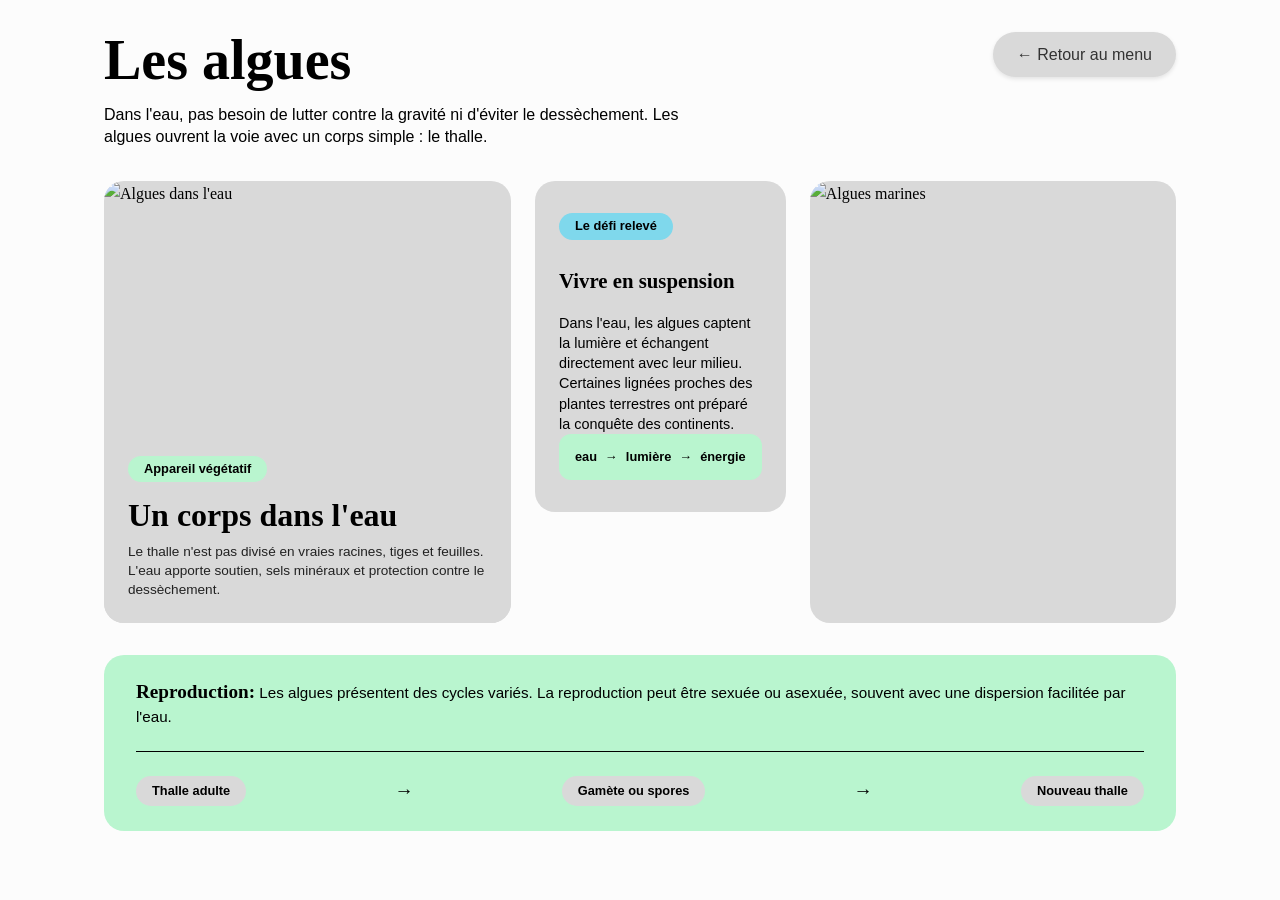
==== algues.html @ 116483b4 "Initial commit : structure du site, CSS et pages HTML" ====
<!DOCTYPE html>
<html lang="fr">
<head>
    <meta charset="UTF-8">
    <meta name="viewport" content="width=device-width, initial-scale=1.0">
    <title>PlantEvo-Viewer — Les algues</title>
    <link rel="stylesheet" href="css/style.css">
</head>
<body class="page-contenu page-algues">
    <header class="entete-page">
        <h1>Les algues</h1>
        <a href="index.html" class="btn-retour">← Retour au menu</a>
    </header>
    <p class="intro-page">
        Dans l'eau, pas besoin de lutter contre la gravité ni d'éviter le dessèchement. Les algues ouvrent la voie avec un corps simple : le thalle.
    </p>
    <section class="grille-3">
        <div class="colonne-image">
            <img src="images/algues.jpg" alt="Algues dans l'eau">
            <div class="legende">
                <span class="badge-section">Appareil végétatif</span>
                <h2>Un corps dans l'eau</h2>
                <p>Le thalle n'est pas divisé en vraies racines, tiges et feuilles. L'eau apporte soutien, sels minéraux et protection contre le dessèchement.</p>
            </div>
        </div>
        <div class="colonne-defi">
            <div class="defi">
                <span class="badge-defi">Le défi relevé</span>
                <h2>Vivre en suspension</h2>
                <p>Dans l'eau, les algues captent la lumière et échangent directement avec leur milieu. Certaines lignées proches des plantes terrestres ont préparé la conquête des continents.</p>
                <div class="etapes">
                    <span>eau</span>
                    <span>→</span>
                    <span>lumière</span>
                    <span>→</span>
                    <span>énergie</span>
                </div>
            </div>
        </div>
        <div class="colonne-image">
            <img src="images/algues2.jpg" alt="Algues marines">
        </div>

    </section>
    <section class="reproduction">
        <p><strong>Reproduction:</strong> Les algues présentent des cycles variés. La reproduction peut être sexuée ou asexuée, souvent avec une dispersion facilitée par l'eau.</p>
        <div class="chronologie">
            <span class="etape">Thalle adulte</span>
            <span class="fleche">→</span>
            <span class="etape">Gamète ou spores</span>
            <span class="fleche">→</span>
            <span class="etape">Nouveau thalle</span>
        </div>
    </section>

</body>
</html>
---- css/style.css ----
/* =====================================================
   RESET & VARIABLES GLOBALES
   ===================================================== */

* {
    margin: 0;
    padding: 0;
    box-sizing: border-box;
}

:root {
    /* Couleurs de base du site */
    --vert-fonce: #1f3b2d;
    --vert: #2d6a4f;
    --vert-clair: #b7e4c7;
    --orange: #f28c28;
    --beige: #f5f1e8;
    --texte: #222;
    --gris: #555;
    
    /* Variables pour le design Figma (pages de contenu) */
    --serif: 'Times New Roman', Times, serif;
    --cyan: #7fd8ec;
    --vert-menthe: #b9f5cf;
    --vert-pomme: #c3ec9f;
    --vert-fougere: #1e8e45;
    --gris-carte: #d9d9d9;
}

body {
    font-family: 'Segoe UI', Tahoma, sans-serif;
    color: var(--texte);
    background: #fff;
    line-height: 1.6;
}

html { scroll-behavior: smooth; }
a { text-decoration: none; color: inherit; }
img { max-width: 100%; display: block; }


/* =====================================================
   BARRE DE NAVIGATION
   ===================================================== */

.navbar {
    display: flex;
    justify-content: space-between;
    align-items: center;
    padding: 1rem 2rem;
    background: #fff;
    border-bottom: 1px solid #eee;
}

.logo { display: flex; align-items: center; gap: 0.5rem; font-size: 1.2rem; }
.logo-icon { font-size: 1.5rem; }

.navbar nav { display: flex; gap: 1.5rem; align-items: center; }
.navbar nav a { color: var(--gris); font-size: 0.95rem; }
.navbar nav a:hover { color: var(--vert); }

.btn-panier {
    background: var(--vert-clair);
    padding: 0.4rem 1rem;
    border-radius: 20px;
    color: var(--vert-fonce) !important;
    font-weight: 600;
}


/* =====================================================
   SECTION HÉRO (PAGE D'ACCUEIL)
   ===================================================== */

.hero {
    position: relative;
    height: 60vh;
    margin: 1rem 2rem;
    border-radius: 12px;
    overflow: hidden;
    border: 3px solid #2b7bba;
}

.hero-image {
    position: absolute;
    inset: 0;
    width: 100%;
    height: 100%;
    object-fit: cover;
    z-index: 0;
}

.hero-overlay {
    position: absolute;
    inset: 0;
    z-index: 1;
    background: linear-gradient(to top, rgba(0, 0, 0, 0.75) 0%, rgba(0, 0, 0, 0.2) 30%, rgba(0, 0, 0, 0) 60%);
    display: flex;
    flex-direction: row;
    align-items: flex-end;
    justify-content: space-between;
    gap: 1.5rem;
    padding: 2.5rem 2rem;
    color: #fff;
}

.hero h1 {
    font-family: 'Segoe UI', Tahoma, sans-serif;
    font-size: 2rem;
    font-weight: 700;
    line-height: 1.3;
    margin-bottom: 0;
    max-width: 600px;
    text-shadow: 1px 1px 4px rgba(0, 0, 0, 0.8);
}

.hero .btn-orange {
    margin-bottom: 0.2rem;
    flex-shrink: 0;
}

.btn-orange {
    background: var(--orange);
    color: #fff;
    padding: 0.8rem 1.8rem;
    border-radius: 6px;
    font-weight: 700;
    width: fit-content;
    transition: transform 0.2s;
}
.btn-orange:hover { transform: scale(1.05); }


/* =====================================================
   SECTION INTRO (PAGE D'ACCUEIL)
   ===================================================== */

.intro { padding: 3rem 2rem; text-align: center; max-width: 1000px; margin: 0 auto; }
.intro h2 { font-size: 2rem; margin-bottom: 1rem; color: var(--vert-fonce); font-family: var(--serif); font-weight: 700; }
.intro p { color: var(--gris); }


/* =====================================================
   CARTES (PAGE D'ACCUEIL)
   ===================================================== */

.cartes {
    display: grid;
    grid-template-columns: repeat(6, 1fr);
    gap: 1rem;
    padding: 2rem;
    max-width: 1400px;
    margin: 0 auto;
}

.carte {
    background: #fff;
    border: 2px solid var(--vert-clair);
    border-radius: 12px;
    padding: 1rem;
    position: relative;
    transition: transform 0.2s, box-shadow 0.2s;
    cursor: pointer;
}

.carte:hover {
    transform: translateY(-5px);
    box-shadow: 0 8px 20px rgba(0,0,0,0.1);
}

.badge {
    position: absolute;
    top: 0.8rem;
    left: 0.8rem;
    background: var(--vert-fonce);
    color: #fff;
    font-size: 0.7rem;
    padding: 0.2rem 0.5rem;
    border-radius: 50%;
    width: 26px; 
    height: 26px;
    display: flex;
    align-items: center;
    justify-content: center;
}

.carte h3 { color: var(--vert-fonce); margin: 2.2rem 0 0.5rem; font-family: var(--serif); font-weight: 700; }
.carte .desc { font-size: 0.8rem; color: var(--gris); }
.carte .temps { font-size: 0.75rem; color: var(--vert); margin-top: 0.5rem; font-weight: 600; }


/* =====================================================
   BAS DE PAGE (PAGE D'ACCUEIL)
   ===================================================== */

.bas-page {
    display: grid;
    grid-template-columns: 2fr 1fr;
    gap: 2rem;
    padding: 2rem;
    max-width: 1200px;
    margin: 0 auto;
}

.bloc-terrestre {
    background: #d8b4b4;
    padding: 2rem;
    border-radius: 12px;
}

.bloc-terrestre h2 { color: var(--vert-fonce); margin-bottom: 1rem; font-family: var(--serif); font-weight: 700; }

.bloc-apropos {
    background: #d9d9d9;
    padding: 1.5rem;
    border-radius: 12px;
}

.bloc-apropos h3 { font-family: var(--serif); font-weight: 700; }
.bloc-apropos img { border-radius: 8px; margin: 1rem 0; }
.bloc-apropos .site-web { font-size: 0.8rem; color: var(--vert); margin-top: 0.5rem; }

.reseaux { display: flex; gap: 0.5rem; margin-top: 1rem; }
.reseaux a {
    background: #fff;
    padding: 0.4rem;
    border-radius: 50%;
    font-size: 1rem;
}


/* =====================================================
   GALERIE (PAGE D'ACCUEIL)
   ===================================================== */

.galerie {
    background: #0b3d1e;
    color: #fff;
    padding: 4rem 2rem;
    min-height: 60vh;
}

.galerie h2 { text-align: center; font-size: 2rem; margin-bottom: 0.5rem; font-family: var(--serif); font-weight: 700; }
.galerie-intro { text-align: center; color: var(--vert-clair); margin-bottom: 2rem; }

.galerie-grille {
    display: grid;
    grid-template-columns: repeat(4, 1fr);
    gap: 1rem;
    max-width: 1200px;
    margin: 0 auto;
}

.photo {
    background: var(--vert);
    border-radius: 12px;
    overflow: hidden;
    aspect-ratio: 4 / 3;
}

.photo img {
    width: 100%; height: 100%;
    object-fit: cover;
    transition: transform 0.3s;
}
.photo:hover img { transform: scale(1.07); }


/* =====================================================
   PAGES DE CONTENU (GRAMINÉES, CONIFÈRES, ETC.)
   ===================================================== */

/* Style de base de la page */
.page-contenu {
    font-family: var(--serif);
    padding: 2rem 4rem;
    background-color: #fcfcfc;
    color: #000;
    max-width: 1200px;
    margin: 0 auto;
}

/* En-tête */
.entete-page {
    display: flex;
    justify-content: space-between;
    align-items: flex-start;
    margin-bottom: 1rem;
}

.entete-page h1 {
    font-size: 3.5rem;
    font-weight: 700;
    line-height: 1;
    margin: 0;
}

.btn-retour {
    background: #d9d9d9;
    padding: 0.6rem 1.5rem;
    border-radius: 30px;
    font-family: 'Segoe UI', Tahoma, sans-serif;
    font-size: 1rem;
    color: #333;
    text-decoration: none;
    box-shadow: 0 2px 4px rgba(0,0,0,0.1);
    transition: background 0.2s;
}
.btn-retour:hover { background: #ccc; }

/* Texte d'intro */
.intro-page {
    font-family: 'Segoe UI', Tahoma, sans-serif;
    font-size: 1rem;
    max-width: 600px;
    line-height: 1.4;
    margin-bottom: 2rem;
}

/* Grille à 3 colonnes */
.grille-3 {
    display: grid;
    grid-template-columns: 2fr 1.2fr 1.8fr; 
    gap: 1.5rem;
    margin-bottom: 2rem;
    align-items: stretch;
}

/* Colonnes images */
.colonne-image {
    display: flex;
    flex-direction: column;
    background: #d9d9d9;
    border-radius: 20px;
    overflow: hidden;
}

.colonne-image img {
    width: 100%;
    height: 100%;
    min-height: 250px;
    object-fit: cover;
    flex-grow: 1;
}

/* Légende */
.legende {
    padding: 1.5rem;
    background: #d9d9d9;
}

.badge-section {
    background: var(--badge-section, #7fd8ec);
    color: #000;
    padding: 0.2rem 1rem;
    border-radius: 20px;
    font-family: 'Segoe UI', Tahoma, sans-serif;
    font-size: 0.8rem;
    font-weight: 600;
    display: inline-block;
    margin-bottom: 0.5rem;
}

.legende h2 {
    font-size: 2rem;
    font-weight: 700;
    line-height: 1.1;
    margin: 0.5rem 0;
}

.legende p {
    font-family: 'Segoe UI', Tahoma, sans-serif;
    font-size: 0.85rem;
    line-height: 1.4;
    color: #222;
}

/* Colonne centrale (Le défi) */
.defi {
    background: #d9d9d9;
    border-radius: 20px;
    padding: 2rem 1.5rem;
    display: flex;
    flex-direction: column;
}

.badge-defi {
    background: var(--badge-defi, #c3ec9f);
    color: #000;
    padding: 0.2rem 1rem;
    border-radius: 20px;
    font-family: 'Segoe UI', Tahoma, sans-serif;
    font-size: 0.8rem;
    font-weight: 600;
    display: inline-block;
    align-self: flex-start;
    margin-bottom: 1.5rem;
}

.defi h2 {
    font-size: 1.3rem;
    font-weight: 700;
    margin-bottom: 1rem;
    font-family: var(--serif);
}

.defi p {
    font-family: 'Segoe UI', Tahoma, sans-serif;
    font-size: 0.9rem;
    line-height: 1.4;
}

/* Étapes du défi */
.etapes {
    display: flex;
    align-items: center;
    gap: 0.5rem;
    margin-top: auto;
    background: var(--barre, #7fd8ec);
    padding: 0.8rem 1rem;
    border-radius: 12px;
    justify-content: center;
}

.etapes span {
    font-family: 'Segoe UI', Tahoma, sans-serif;
    font-size: 0.8rem;
    font-weight: 600;
}

/* Section reproduction */
.reproduction {
    background: var(--barre, #7fd8ec);
    border-radius: 20px;
    padding: 1.5rem 2rem;
}

.reproduction p {
    font-family: 'Segoe UI', Tahoma, sans-serif;
    font-size: 0.95rem;
    line-height: 1.4;
    margin: 0;
}

.reproduction strong {
    font-family: var(--serif);
    font-size: 1.2rem;
}

/* Chronologie */
.chronologie {
    display: flex;
    align-items: center;
    justify-content: space-between;
    margin-top: 1.5rem;
    padding-top: 1.5rem;
    border-top: 1px solid #000;
}

.etape {
    background: #d9d9d9;
    padding: 0.3rem 1rem;
    border-radius: 20px;
    font-family: 'Segoe UI', Tahoma, sans-serif;
    font-size: 0.8rem;
    font-weight: 600;
    white-space: nowrap;
}

.fleche {
    font-size: 1.2rem;
    font-weight: bold;
}

/* Couleurs spécifiques par page */
.page-algues {
    --badge-section: #b9f5cf;
    --badge-defi: #7fd8ec;
    --barre: #b9f5cf;
}
.page-mousses {
    --badge-section: #7fd8ec;
    --badge-defi: #c3ec9f;
    --barre: #7fd8ec;
}
.page-fougeres {
    --badge-section: #1e8e45;
    --badge-defi: #7fd8ec;
    --barre: #1e8e45;
}
.page-coniferes,
.page-graminees,
.page-dicotyledones {
    --badge-section: #7fd8ec;
    --badge-defi: #c3ec9f;
    --barre: #7fd8ec;
}


/* =====================================================
   RESPONSIVE GLOBAL
   ===================================================== */

@media (max-width: 900px) {
    /* Accueil */
    .cartes { grid-template-columns: repeat(3, 1fr); }
    .bas-page { grid-template-columns: 1fr; }
    .galerie-grille { grid-template-columns: repeat(2, 1fr); }
    
    .hero { margin: 1rem; }
    .hero-overlay { flex-direction: column; align-items: flex-start; justify-content: flex-end; }
    
    /* Pages de contenu */
    .page-contenu { padding: 1rem 1.5rem; }
    .grille-3 { grid-template-columns: 1fr; }
    .entete-page { flex-direction: column; gap: 1rem; }
    .chronologie { flex-wrap: wrap; justify-content: center; gap: 1rem; }
    .chronologie .fleche { display: none; }
}

@media (max-width: 600px) {
    .cartes { grid-template-columns: repeat(2, 1fr); }
    .hero h1 { font-size: 1.6rem; }
    .galerie { padding: 3rem 1rem; }
}
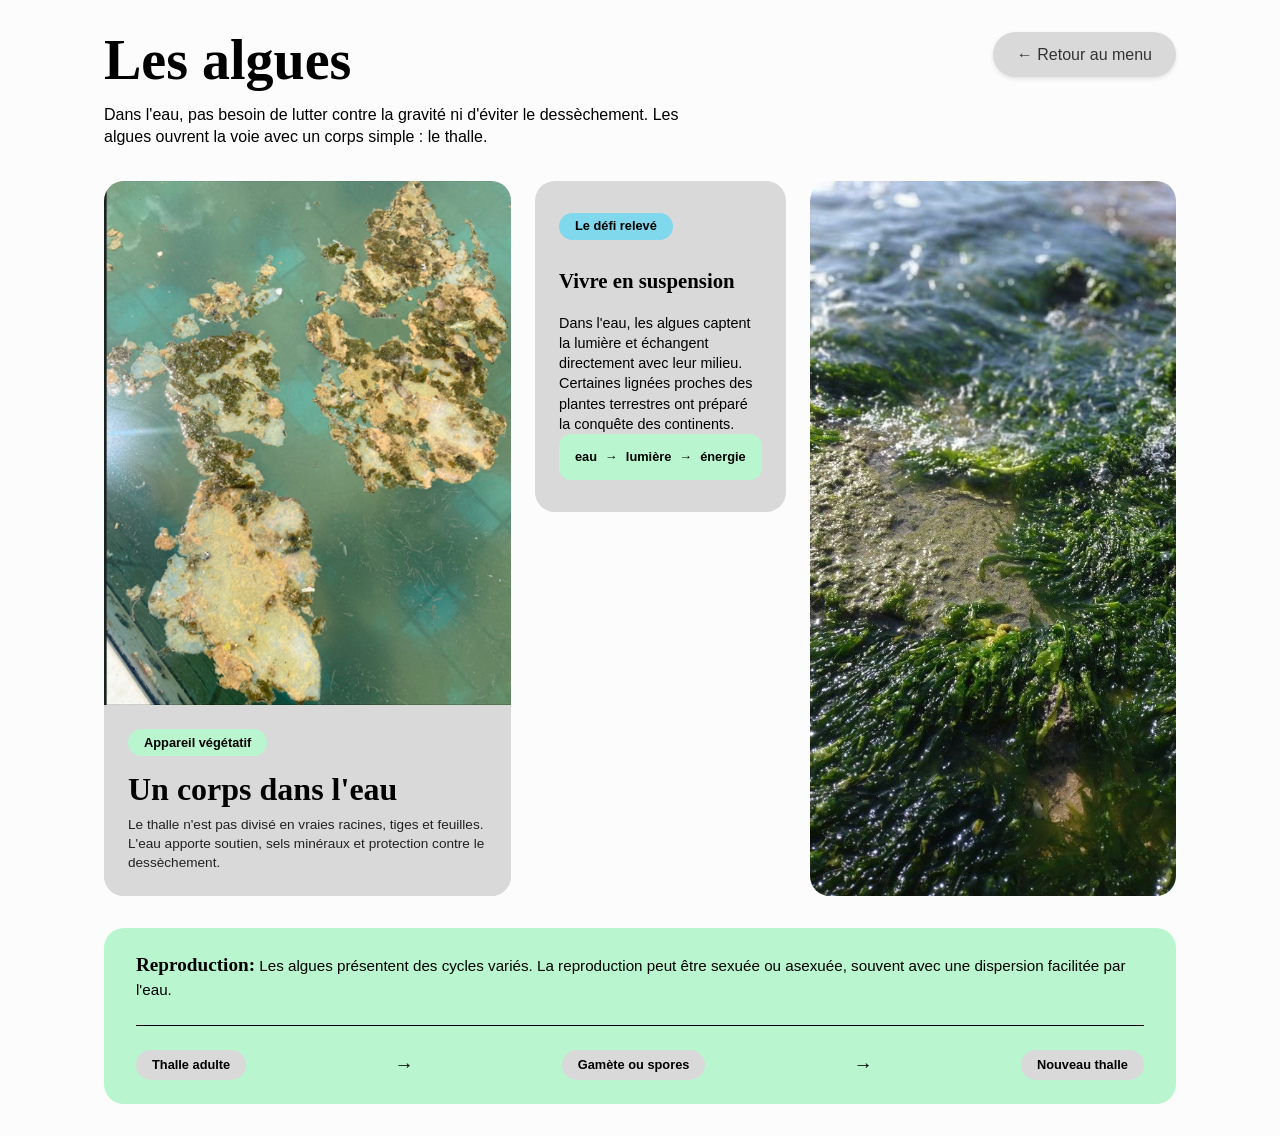
==== commit fa5546f5: "Initial commit" ====
--- a/algues.html
+++ b/algues.html
@@ -16,7 +16,7 @@
     </p>
     <section class="grille-3">
         <div class="colonne-image">
-            <img src="images/algues.jpg" alt="Algues dans l'eau">
+            <img src="images/Algue .png" alt="Algues dans l'eau">
             <div class="legende">
                 <span class="badge-section">Appareil végétatif</span>
                 <h2>Un corps dans l'eau</h2>
@@ -38,7 +38,7 @@
             </div>
         </div>
         <div class="colonne-image">
-            <img src="images/algues2.jpg" alt="Algues marines">
+            <img src="images/Algue vue.png" alt="Algues marines">
         </div>
 
     </section>
--- a/css/style.css
+++ b/css/style.css
@@ -74,11 +74,11 @@
 
 .hero {
     position: relative;
-    height: 60vh;
+    height: 80vh;
     margin: 1rem 2rem;
     border-radius: 12px;
     overflow: hidden;
-    border: 3px solid #2b7bba;
+    border: 1px solid #2b7bba;
 }
 
 .hero-image {
